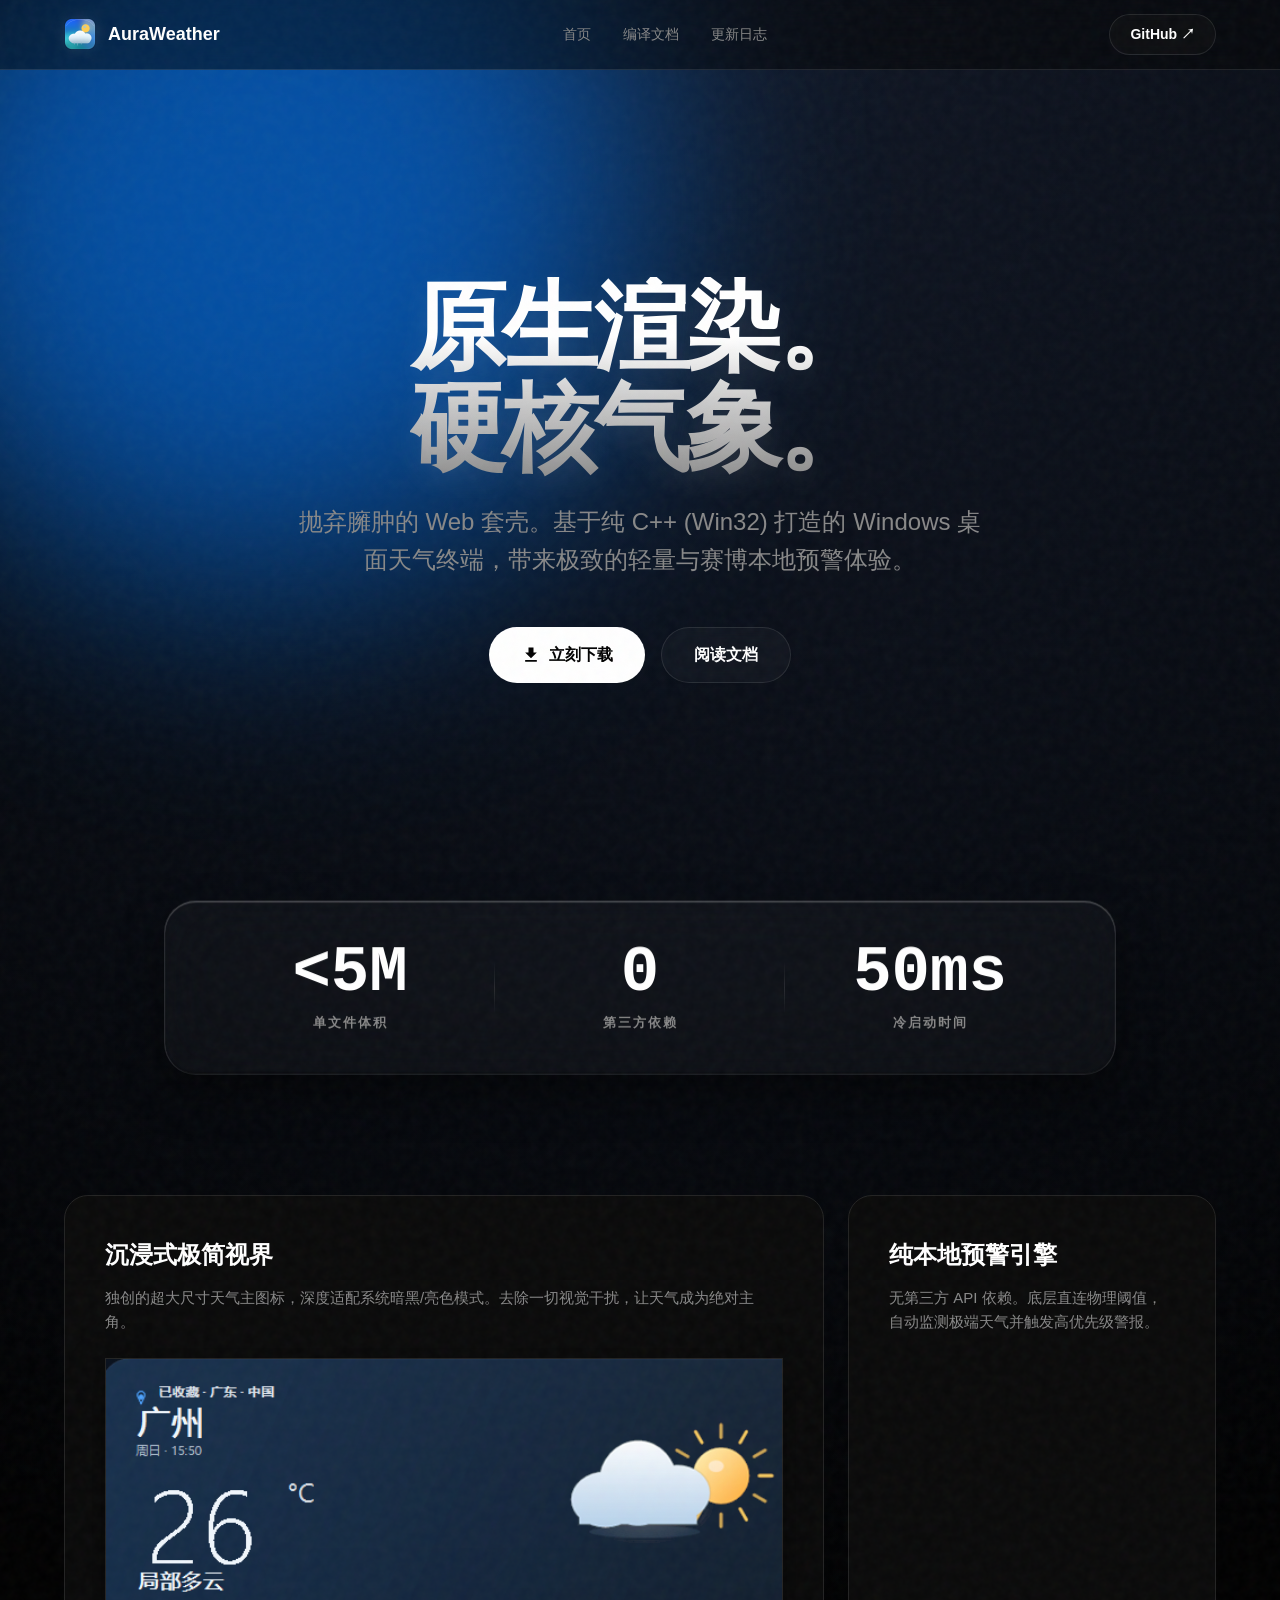
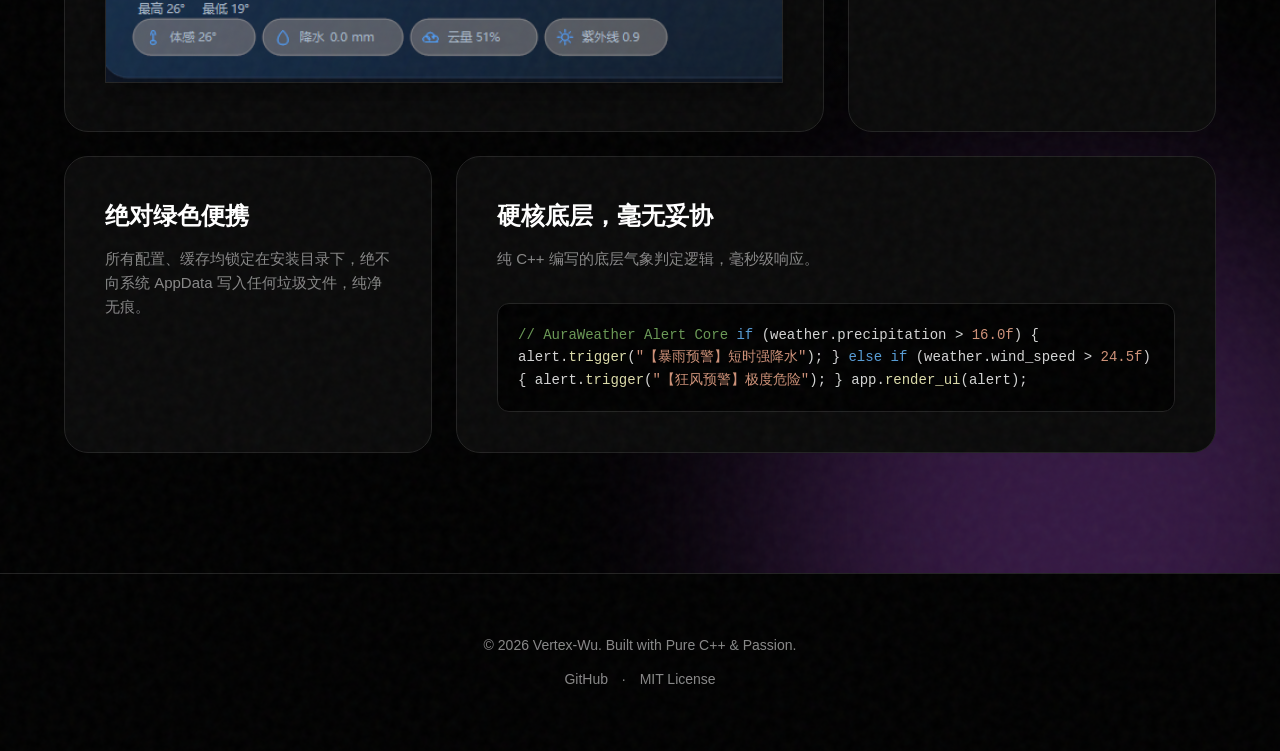
==== index.html @ 63a0156e "page" ====
<!DOCTYPE html>
<html lang="zh-CN">
<head>
    <meta charset="UTF-8">
    <meta name="viewport" content="width=device-width, initial-scale=1.0">
    <title>AuraWeather - 极致原生，硬核气象</title>
    <link rel="icon" type="image/png" href="logo.png">
    <style>
        /* ================= 极客级重置与变量 ================= */
        :root {
            --bg: #050505;
            --text-main: #ffffff;
            --text-muted: #888888;
            --brand-blue: #007aff;
            --brand-cyan: #5ac8fa;
            --brand-purple: #af52de;
            
            /* 液态玻璃参数 */
            --glass-bg: rgba(255, 255, 255, 0.03);
            --glass-border: rgba(255, 255, 255, 0.1);
            --glass-highlight: rgba(255, 255, 255, 0.3);
            
            --font-sans: -apple-system, BlinkMacSystemFont, "SF Pro Display", "Helvetica Neue", sans-serif;
            --font-mono: "SF Mono", "Fira Code", monospace;
        }

        * { margin: 0; padding: 0; box-sizing: border-box; -webkit-font-smoothing: antialiased; }
        
        body {
            background-color: var(--bg);
            color: var(--text-main);
            font-family: var(--font-sans);
            line-height: 1.6;
            overflow-x: hidden;
            perspective: 1000px; /* 开启 3D 视差 */
        }

        /* 全局噪点遮罩 (制造高级胶片质感) */
        body::before {
            content: ""; position: fixed; inset: 0; z-index: 9999; pointer-events: none;
            background-image: url("data:image/svg+xml,%3Csvg viewBox='0 0 200 200' xmlns='http://www.w3.org/2000/svg'%3E%3Cfilter id='noiseFilter'%3E%3CfeTurbulence type='fractalNoise' baseFrequency='0.65' numOctaves='3' stitchTiles='stitch'/%3E%3C/filter%3E%3Crect width='100%25' height='100%25' filter='url(%23noiseFilter)'/%3E%3C/svg%3E");
            opacity: 0.04;
        }

        /* ================= 流体动态背景 ================= */
        .fluid-bg {
            position: fixed; inset: 0; z-index: -1; overflow: hidden;
            background: radial-gradient(circle at 50% 0%, #111827 0%, #000000 70%);
        }
        .blob {
            position: absolute; border-radius: 50%; filter: blur(120px); opacity: 0.6;
            animation: float 20s infinite ease-in-out alternate;
        }
        .blob-1 { width: 60vw; height: 60vw; background: var(--brand-blue); top: -20vh; left: -10vw; }
        .blob-2 { width: 50vw; height: 50vw; background: var(--brand-purple); bottom: -10vh; right: -10vw; animation-delay: -10s; opacity: 0.3; }
        
        @keyframes float {
            0% { transform: translate(0, 0) scale(1); }
            100% { transform: translate(5%, 10%) scale(1.1); }
        }

        /* ================= 导航 ================= */
        nav {
            position: fixed; top: 0; width: 100%; height: 70px; z-index: 1000;
            display: flex; justify-content: center; align-items: center;
            background: rgba(5, 5, 5, 0.5); backdrop-filter: blur(20px);
            -webkit-backdrop-filter: blur(20px);
            border-bottom: 1px solid var(--glass-border);
        }
        .nav-inner {
            width: 100%; max-width: 1200px; padding: 0 24px;
            display: flex; justify-content: space-between; align-items: center;
        }
        .brand { display: flex; align-items: center; gap: 12px; font-size: 18px; font-weight: 700; color: #fff; text-decoration: none; }
        .brand img { width: 32px; height: 32px; border-radius: 8px; box-shadow: 0 0 15px rgba(255,255,255,0.1); }
        .nav-links { display: flex; gap: 32px; }
        .nav-links a { color: var(--text-muted); text-decoration: none; font-size: 14px; font-weight: 500; transition: color 0.3s; }
        .nav-links a:hover { color: #fff; }

        /* ================= 按钮 (极光高光版) ================= */
        .btn {
            padding: 14px 32px; border-radius: 99px; font-size: 16px; font-weight: 600;
            text-decoration: none; display: inline-flex; align-items: center; justify-content: center;
            transition: all 0.3s cubic-bezier(0.25, 1, 0.5, 1); cursor: pointer;
        }
        .btn-primary {
            background: #fff; color: #000;
            box-shadow: 0 0 0 0 rgba(255, 255, 255, 0.4);
        }
        .btn-primary:hover {
            transform: translateY(-2px) scale(1.02);
            box-shadow: 0 0 30px 5px rgba(255, 255, 255, 0.3);
        }
        .btn-glass {
            background: var(--glass-bg); border: 1px solid var(--glass-border); color: #fff;
            backdrop-filter: blur(10px);
        }
        .btn-glass:hover { background: rgba(255,255,255,0.1); border-color: var(--glass-highlight); }

        /* ================= 首屏 (极度沉浸) ================= */
        .hero {
            min-height: 100vh; display: flex; flex-direction: column; justify-content: center; align-items: center;
            text-align: center; padding: 120px 24px 60px;
        }
        .hero h1 {
            font-size: clamp(48px, 8vw, 96px); font-weight: 800; letter-spacing: -0.04em; line-height: 1.05;
            margin-bottom: 24px;
            background: linear-gradient(180deg, #fff 30%, #888 100%);
            background-clip: text;
            -webkit-background-clip: text;
            color: transparent;
            -webkit-text-fill-color: transparent;
            text-shadow: 0 10px 30px rgba(255,255,255,0.1);
        }
        .hero p {
            font-size: clamp(18px, 2vw, 24px); color: var(--text-muted); max-width: 700px;
            margin-bottom: 48px; font-weight: 400;
        }
        .hero-actions { display: flex; gap: 16px; }

        /* ================= 玻璃数据面板 (Liquid Glass) ================= */
        .stats-container {
            max-width: 1000px; margin: 0 auto; padding: 0 24px;
            transform-style: preserve-3d; transform: rotateX(5deg); /* 微微倾斜 */
            transition: transform 0.5s ease;
        }
        .stats-container:hover { transform: rotateX(0deg); }
        
        .stats-glass {
            display: grid; grid-template-columns: repeat(3, 1fr);
            background: var(--glass-bg);
            border: 1px solid var(--glass-border);
            border-radius: 32px;
            padding: 40px;
            backdrop-filter: blur(30px); -webkit-backdrop-filter: blur(30px);
            box-shadow: 
                inset 0 1px 1px var(--glass-highlight), 
                inset 0 -1px 1px rgba(0,0,0,0.5),
                0 20px 40px rgba(0,0,0,0.5);
        }
        .stat-item { text-align: center; position: relative; }
        .stat-item:not(:last-child)::after {
            content: ''; position: absolute; right: 0; top: 20%; height: 60%; width: 1px;
            background: linear-gradient(to bottom, transparent, var(--glass-border), transparent);
        }
        .stat-value { font-size: 64px; font-weight: 800; color: #fff; line-height: 1; margin-bottom: 8px; font-family: var(--font-mono); }
        .stat-label { font-size: 13px; color: var(--text-muted); text-transform: uppercase; letter-spacing: 2px; font-weight: 600; }

        /* ================= Bento Grid 2.0 (带光晕的悬停) ================= */
        .features {
            max-width: 1200px; margin: 120px auto; padding: 0 24px;
            display: grid; grid-template-columns: repeat(3, 1fr); gap: 24px;
        }
        .feature-card {
            background: #0a0a0a; border: 1px solid #222; border-radius: 24px; padding: 40px;
            position: relative; overflow: hidden; transition: all 0.4s ease;
        }
        /* 鼠标悬停时，卡片边框发光 */
        .feature-card::before {
            content: ""; position: absolute; inset: -1px; border-radius: 24px;
            background: linear-gradient(45deg, transparent, var(--brand-blue), transparent);
            z-index: -1; opacity: 0; transition: opacity 0.4s ease;
        }
        .feature-card:hover { transform: translateY(-5px); border-color: transparent; }
        .feature-card:hover::before { opacity: 1; }
        
        .feature-card.wide { grid-column: span 2; }
        
        .feature-card h3 { font-size: 24px; font-weight: 700; color: #fff; margin-bottom: 12px; }
        .feature-card p { font-size: 15px; color: var(--text-muted); line-height: 1.6; }

        /* 内嵌的 UI Mockup */
        .mock-ui {
            margin-top: 32px; background: linear-gradient(135deg, #111 0%, #000 100%);
            border: 1px solid #333; border-radius: 16px; padding: 30px;
            display: flex; justify-content: space-between; align-items: center;
            box-shadow: inset 0 0 20px rgba(0,0,0,0.8);
        }
        .mock-temp { font-size: 56px; font-weight: 700; color: #fff; font-family: var(--font-mono); }
        .mock-icon { font-size: 64px; filter: drop-shadow(0 0 15px rgba(255,200,0,0.4)); }

        /* 内嵌的代码块 */
        .mock-code {
            margin-top: 32px; background: #000; border: 1px solid #222; border-radius: 12px;
            padding: 20px; font-family: var(--font-mono); font-size: 14px; color: #d4d4d4;
            overflow-x: auto;
        }
        .c-kw { color: #569cd6; } .c-fn { color: #dcdcaa; } .c-str { color: #ce9178; } .c-cm { color: #6a9955; }

        /* ================= 页脚 ================= */
        footer {
            border-top: 1px solid #222; padding: 60px 24px; text-align: center;
            color: var(--text-muted); font-size: 14px;
            background: #000;
        }

        /* 响应式 */
        @media (max-width: 900px) {
            .nav-links { display: none; }
            .stats-glass { grid-template-columns: 1fr; gap: 40px; }
            .stat-item:not(:last-child)::after { right: 20%; width: 60%; height: 1px; top: auto; bottom: -20px; background: linear-gradient(to right, transparent, var(--glass-border), transparent); }
            .features { grid-template-columns: 1fr; }
            .feature-card.wide { grid-column: span 1; }
            .hero-actions { flex-direction: column; width: 100%; max-width: 300px; }
        }
    </style>
</head>
<body>

    <!-- 动态流体背景 -->
    <div class="fluid-bg">
        <div class="blob blob-1"></div>
        <div class="blob blob-2"></div>
    </div>

    <!-- 顶部导航 -->
    <nav>
        <div class="nav-inner">
            <a href="index.html" class="brand">
                <img src="logo.png" alt="Logo"> AuraWeather
            </a>
            <div class="nav-links">
                <a href="index.html">首页</a>
                <a href="docs.html">编译文档</a>
                <a href="changelog.html">更新日志</a>
            </div>
            <a href="https://github.com/Vertex-Wu/AuraWeather" class="btn btn-glass" style="padding: 8px 20px; font-size: 14px;">GitHub ↗</a>
        </div>
    </nav>

    <!-- 首屏 -->
    <header class="hero">
        <h1>原生渲染。<br>硬核气象。</h1>
        <p>抛弃臃肿的 Web 套壳。基于纯 C++ (Win32) 打造的 Windows 桌面天气终端，带来极致的轻量与赛博本地预警体验。</p>
        <div class="hero-actions">
            <a href="https://github.com/Vertex-Wu/AuraWeather/releases/latest" class="btn btn-primary">
                <svg style="width:20px;height:20px;margin-right:8px;fill:currentColor;" viewBox="0 0 24 24"><path d="M19 9h-4V3H9v6H5l7 7 7-7zM5 18v2h14v-2H5z"/></svg>
               立刻下载
            </a>
            <a href="docs.html" class="btn btn-glass">阅读文档</a>
        </div>
    </header>

    <main>
        <!-- 玻璃数据面板 -->
        <section class="stats-container">
            <div class="stats-glass">
                <div class="stat-item">
                    <div class="stat-value">&lt;5M</div>
                    <div class="stat-label">单文件体积</div>
                </div>
                <div class="stat-item">
                    <div class="stat-value">0</div>
                    <div class="stat-label">第三方依赖</div>
                </div>
                <div class="stat-item">
                    <div class="stat-value">50ms</div>
                    <div class="stat-label">冷启动时间</div>
                </div>
            </div>
        </section>

        <!-- 光晕悬停网格 -->
        <section class="features">
            <div class="feature-card wide">
                <h3>沉浸式极简视界</h3>
                <p>独创的超大尺寸天气主图标，深度适配系统暗黑/亮色模式。去除一切视觉干扰，让天气成为绝对主角。</p>
                <img src="screenshot.png" alt="AuraWeather UI" style="width: 100%; border-radius: var(--radius-sm); margin-top: 24px; box-shadow: 0 10px 30px rgba(0,0,0,0.5); border: 1px solid rgba(255,255,255,0.1);">
            </div>
            
            <div class="feature-card">
                <h3>纯本地预警引擎</h3>
                <p>无第三方 API 依赖。底层直连物理阈值，自动监测极端天气并触发高优先级警报。</p>
            </div>

            <div class="feature-card">
                <h3>绝对绿色便携</h3>
                <p>所有配置、缓存均锁定在安装目录下，绝不向系统 AppData 写入任何垃圾文件，纯净无痕。</p>
            </div>

            <div class="feature-card wide">
                <h3>硬核底层，毫无妥协</h3>
                <p>纯 C++ 编写的底层气象判定逻辑，毫秒级响应。</p>
                <div class="mock-code">
<span class="c-cm">// AuraWeather Alert Core</span>
<span class="c-kw">if</span> (weather.precipitation > <span class="c-str">16.0f</span>) {
    alert.<span class="c-fn">trigger</span>(<span class="c-str">"【暴雨预警】短时强降水"</span>);
} <span class="c-kw">else if</span> (weather.wind_speed > <span class="c-str">24.5f</span>) {
    alert.<span class="c-fn">trigger</span>(<span class="c-str">"【狂风预警】极度危险"</span>);
}
app.<span class="c-fn">render_ui</span>(alert);
                </div>
            </div>
        </section>
    </main>

    <footer>
        <div>&copy; 2026 Vertex-Wu. Built with Pure C++ & Passion.</div>
        <div style="margin-top: 12px;">
            <a href="https://github.com/Vertex-Wu/AuraWeather" style="color: var(--text-muted); text-decoration: none;">GitHub</a>
            <span style="margin: 0 10px;">·</span>
            <a href="https://github.com/Vertex-Wu/AuraWeather/blob/main/LICENSE" style="color: var(--text-muted); text-decoration: none;">MIT License</a>
        </div>
    </footer>

</body>
</html>
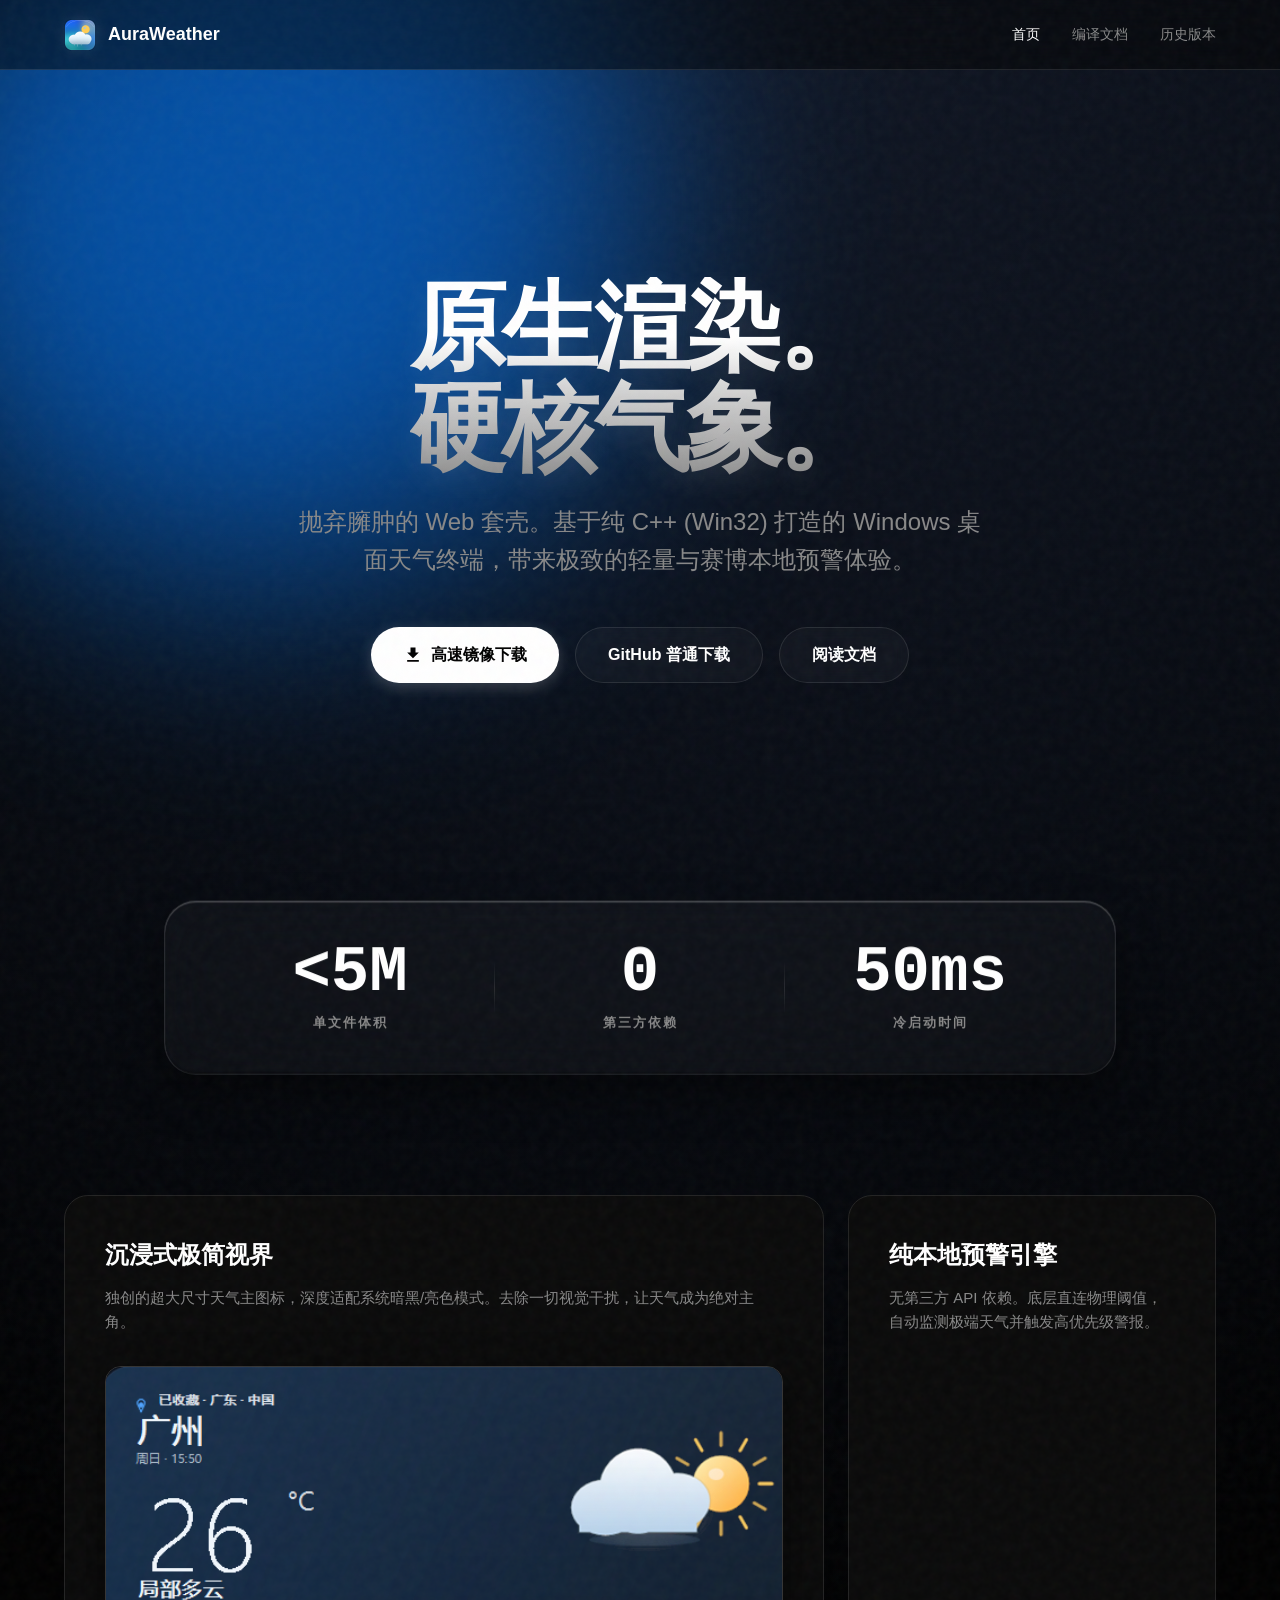
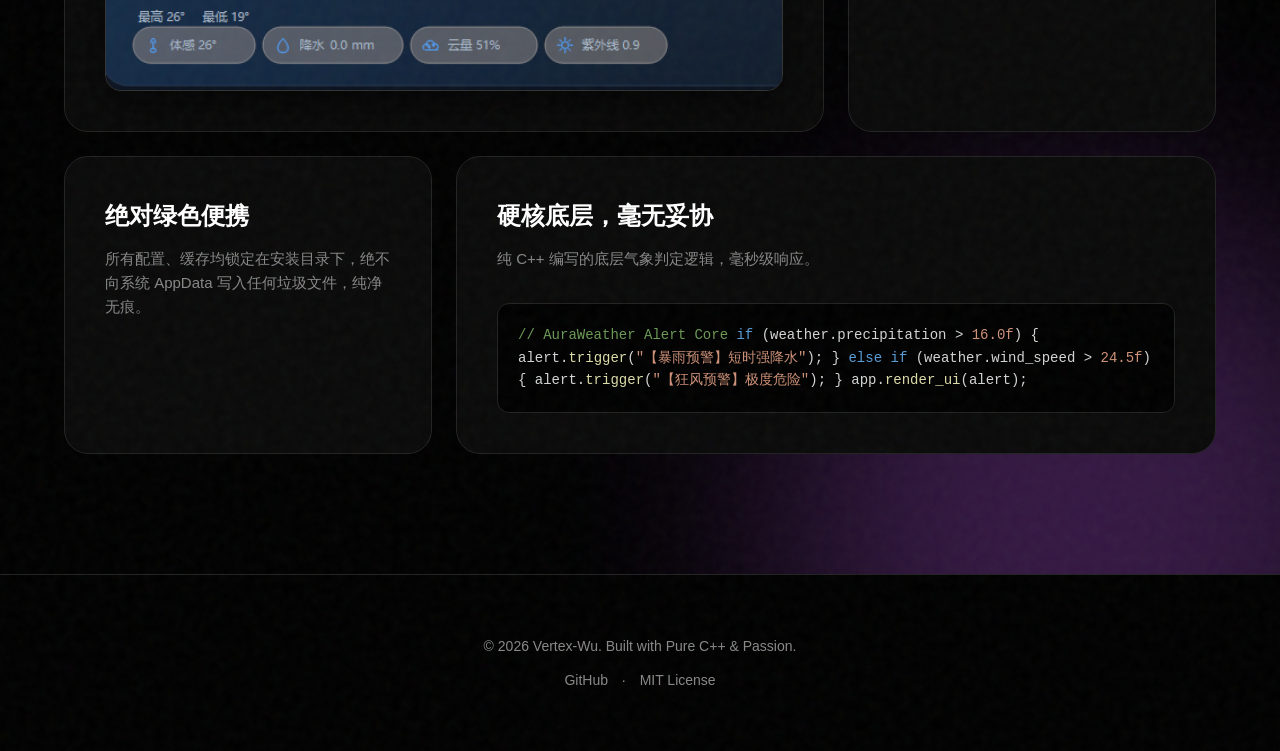
==== commit e62f5d1a: "update" ====
--- a/index.html
+++ b/index.html
@@ -3,198 +3,90 @@
 <head>
     <meta charset="UTF-8">
     <meta name="viewport" content="width=device-width, initial-scale=1.0">
-    <title>AuraWeather - 极致原生，硬核气象</title>
+    <title>AuraWeather - 原生渲染，硬核气象</title>
     <link rel="icon" type="image/png" href="logo.png">
     <style>
-        /* ================= 极客级重置与变量 ================= */
         :root {
             --bg: #050505;
             --text-main: #ffffff;
+            --text-secondary: #a1a1aa;
             --text-muted: #888888;
             --brand-blue: #007aff;
-            --brand-cyan: #5ac8fa;
             --brand-purple: #af52de;
-            
-            /* 液态玻璃参数 */
             --glass-bg: rgba(255, 255, 255, 0.03);
             --glass-border: rgba(255, 255, 255, 0.1);
             --glass-highlight: rgba(255, 255, 255, 0.3);
-            
             --font-sans: -apple-system, BlinkMacSystemFont, "SF Pro Display", "Helvetica Neue", sans-serif;
             --font-mono: "SF Mono", "Fira Code", monospace;
         }
 
         * { margin: 0; padding: 0; box-sizing: border-box; -webkit-font-smoothing: antialiased; }
-        
-        body {
-            background-color: var(--bg);
-            color: var(--text-main);
-            font-family: var(--font-sans);
-            line-height: 1.6;
-            overflow-x: hidden;
-            perspective: 1000px; /* 开启 3D 视差 */
-        }
-
-        /* 全局噪点遮罩 (制造高级胶片质感) */
-        body::before {
-            content: ""; position: fixed; inset: 0; z-index: 9999; pointer-events: none;
-            background-image: url("data:image/svg+xml,%3Csvg viewBox='0 0 200 200' xmlns='http://www.w3.org/2000/svg'%3E%3Cfilter id='noiseFilter'%3E%3CfeTurbulence type='fractalNoise' baseFrequency='0.65' numOctaves='3' stitchTiles='stitch'/%3E%3C/filter%3E%3Crect width='100%25' height='100%25' filter='url(%23noiseFilter)'/%3E%3C/svg%3E");
-            opacity: 0.04;
-        }
-
-        /* ================= 流体动态背景 ================= */
-        .fluid-bg {
-            position: fixed; inset: 0; z-index: -1; overflow: hidden;
-            background: radial-gradient(circle at 50% 0%, #111827 0%, #000000 70%);
-        }
-        .blob {
-            position: absolute; border-radius: 50%; filter: blur(120px); opacity: 0.6;
-            animation: float 20s infinite ease-in-out alternate;
-        }
+        body { background-color: var(--bg); color: var(--text-main); font-family: var(--font-sans); line-height: 1.6; overflow-x: hidden; perspective: 1000px; }
+
+        /* 全局噪点与极光背景 */
+        body::before { content: ""; position: fixed; inset: 0; z-index: 9999; pointer-events: none; background-image: url("data:image/svg+xml,%3Csvg viewBox='0 0 200 200' xmlns='http://www.w3.org/2000/svg'%3E%3Cfilter id='noiseFilter'%3E%3CfeTurbulence type='fractalNoise' baseFrequency='0.65' numOctaves='3' stitchTiles='stitch'/%3E%3C/filter%3E%3Crect width='100%25' height='100%25' filter='url(%23noiseFilter)'/%3E%3C/svg%3E"); opacity: 0.04; }
+        .fluid-bg { position: fixed; inset: 0; z-index: -1; overflow: hidden; background: radial-gradient(circle at 50% 0%, #111827 0%, #000000 70%); }
+        .blob { position: absolute; border-radius: 50%; filter: blur(120px); opacity: 0.6; animation: float 20s infinite ease-in-out alternate; }
         .blob-1 { width: 60vw; height: 60vw; background: var(--brand-blue); top: -20vh; left: -10vw; }
         .blob-2 { width: 50vw; height: 50vw; background: var(--brand-purple); bottom: -10vh; right: -10vw; animation-delay: -10s; opacity: 0.3; }
-        
-        @keyframes float {
-            0% { transform: translate(0, 0) scale(1); }
-            100% { transform: translate(5%, 10%) scale(1.1); }
-        }
-
-        /* ================= 导航 ================= */
-        nav {
-            position: fixed; top: 0; width: 100%; height: 70px; z-index: 1000;
-            display: flex; justify-content: center; align-items: center;
-            background: rgba(5, 5, 5, 0.5); backdrop-filter: blur(20px);
-            -webkit-backdrop-filter: blur(20px);
-            border-bottom: 1px solid var(--glass-border);
-        }
-        .nav-inner {
-            width: 100%; max-width: 1200px; padding: 0 24px;
-            display: flex; justify-content: space-between; align-items: center;
-        }
+        @keyframes float { 0% { transform: translate(0, 0) scale(1); } 100% { transform: translate(5%, 10%) scale(1.1); } }
+
+        /* 导航栏 */
+        nav { position: fixed; top: 0; width: 100%; height: 70px; z-index: 1000; display: flex; justify-content: center; align-items: center; background: rgba(5, 5, 5, 0.5); backdrop-filter: blur(20px); -webkit-backdrop-filter: blur(20px); border-bottom: 1px solid var(--glass-border); }
+        .nav-inner { width: 100%; max-width: 1200px; padding: 0 24px; display: flex; justify-content: space-between; align-items: center; }
         .brand { display: flex; align-items: center; gap: 12px; font-size: 18px; font-weight: 700; color: #fff; text-decoration: none; }
         .brand img { width: 32px; height: 32px; border-radius: 8px; box-shadow: 0 0 15px rgba(255,255,255,0.1); }
         .nav-links { display: flex; gap: 32px; }
         .nav-links a { color: var(--text-muted); text-decoration: none; font-size: 14px; font-weight: 500; transition: color 0.3s; }
-        .nav-links a:hover { color: #fff; }
-
-        /* ================= 按钮 (极光高光版) ================= */
-        .btn {
-            padding: 14px 32px; border-radius: 99px; font-size: 16px; font-weight: 600;
-            text-decoration: none; display: inline-flex; align-items: center; justify-content: center;
-            transition: all 0.3s cubic-bezier(0.25, 1, 0.5, 1); cursor: pointer;
-        }
-        .btn-primary {
-            background: #fff; color: #000;
-            box-shadow: 0 0 0 0 rgba(255, 255, 255, 0.4);
-        }
-        .btn-primary:hover {
-            transform: translateY(-2px) scale(1.02);
-            box-shadow: 0 0 30px 5px rgba(255, 255, 255, 0.3);
-        }
-        .btn-glass {
-            background: var(--glass-bg); border: 1px solid var(--glass-border); color: #fff;
-            backdrop-filter: blur(10px);
-        }
+        .nav-links a:hover, .nav-links a.active { color: #fff; }
+
+        /* 按钮系统 */
+        .btn { padding: 14px 32px; border-radius: 99px; font-size: 16px; font-weight: 600; text-decoration: none; display: inline-flex; align-items: center; justify-content: center; transition: all 0.3s cubic-bezier(0.25, 1, 0.5, 1); cursor: pointer; }
+        
+        /* 核心修改：高速下载实色填充，普通下载玻璃描边 */
+        .btn-primary { background: #fff; color: #000; box-shadow: 0 4px 15px rgba(255, 255, 255, 0.2); }
+        .btn-primary:hover { transform: translateY(-2px) scale(1.02); box-shadow: 0 0 30px 5px rgba(255, 255, 255, 0.4); }
+        
+        .btn-glass { background: var(--glass-bg); border: 1px solid var(--glass-border); color: #fff; backdrop-filter: blur(10px); }
         .btn-glass:hover { background: rgba(255,255,255,0.1); border-color: var(--glass-highlight); }
 
-        /* ================= 首屏 (极度沉浸) ================= */
-        .hero {
-            min-height: 100vh; display: flex; flex-direction: column; justify-content: center; align-items: center;
-            text-align: center; padding: 120px 24px 60px;
-        }
-        .hero h1 {
-            font-size: clamp(48px, 8vw, 96px); font-weight: 800; letter-spacing: -0.04em; line-height: 1.05;
-            margin-bottom: 24px;
-            background: linear-gradient(180deg, #fff 30%, #888 100%);
-            background-clip: text;
-            -webkit-background-clip: text;
-            color: transparent;
-            -webkit-text-fill-color: transparent;
-            text-shadow: 0 10px 30px rgba(255,255,255,0.1);
-        }
-        .hero p {
-            font-size: clamp(18px, 2vw, 24px); color: var(--text-muted); max-width: 700px;
-            margin-bottom: 48px; font-weight: 400;
-        }
-        .hero-actions { display: flex; gap: 16px; }
-
-        /* ================= 玻璃数据面板 (Liquid Glass) ================= */
-        .stats-container {
-            max-width: 1000px; margin: 0 auto; padding: 0 24px;
-            transform-style: preserve-3d; transform: rotateX(5deg); /* 微微倾斜 */
-            transition: transform 0.5s ease;
-        }
+        /* 首屏 */
+        .hero { min-height: 100vh; display: flex; flex-direction: column; justify-content: center; align-items: center; text-align: center; padding: 120px 24px 60px; }
+        .hero h1 { font-size: clamp(48px, 8vw, 96px); font-weight: 800; letter-spacing: -0.04em; line-height: 1.05; margin-bottom: 24px; background: linear-gradient(180deg, #fff 30%, #888 100%); -webkit-background-clip: text; background-clip: text; color: transparent; -webkit-text-fill-color: transparent; text-shadow: 0 10px 30px rgba(255,255,255,0.1); }
+        .hero p { font-size: clamp(18px, 2vw, 24px); color: var(--text-muted); max-width: 700px; margin-bottom: 48px; font-weight: 400; }
+        .hero-actions { display: flex; gap: 16px; flex-wrap: wrap; justify-content: center; }
+
+        /* 液态玻璃数据面板 */
+        .stats-container { max-width: 1000px; margin: 0 auto; padding: 0 24px; transform-style: preserve-3d; transform: rotateX(5deg); transition: transform 0.5s ease; }
         .stats-container:hover { transform: rotateX(0deg); }
-        
-        .stats-glass {
-            display: grid; grid-template-columns: repeat(3, 1fr);
-            background: var(--glass-bg);
-            border: 1px solid var(--glass-border);
-            border-radius: 32px;
-            padding: 40px;
-            backdrop-filter: blur(30px); -webkit-backdrop-filter: blur(30px);
-            box-shadow: 
-                inset 0 1px 1px var(--glass-highlight), 
-                inset 0 -1px 1px rgba(0,0,0,0.5),
-                0 20px 40px rgba(0,0,0,0.5);
-        }
+        .stats-glass { display: grid; grid-template-columns: repeat(3, 1fr); background: var(--glass-bg); border: 1px solid var(--glass-border); border-radius: 32px; padding: 40px; backdrop-filter: blur(30px); -webkit-backdrop-filter: blur(30px); box-shadow: inset 0 1px 1px var(--glass-highlight), inset 0 -1px 1px rgba(0,0,0,0.5), 0 20px 40px rgba(0,0,0,0.5); }
         .stat-item { text-align: center; position: relative; }
-        .stat-item:not(:last-child)::after {
-            content: ''; position: absolute; right: 0; top: 20%; height: 60%; width: 1px;
-            background: linear-gradient(to bottom, transparent, var(--glass-border), transparent);
-        }
+        .stat-item:not(:last-child)::after { content: ''; position: absolute; right: 0; top: 20%; height: 60%; width: 1px; background: linear-gradient(to bottom, transparent, var(--glass-border), transparent); }
         .stat-value { font-size: 64px; font-weight: 800; color: #fff; line-height: 1; margin-bottom: 8px; font-family: var(--font-mono); }
         .stat-label { font-size: 13px; color: var(--text-muted); text-transform: uppercase; letter-spacing: 2px; font-weight: 600; }
 
-        /* ================= Bento Grid 2.0 (带光晕的悬停) ================= */
-        .features {
-            max-width: 1200px; margin: 120px auto; padding: 0 24px;
-            display: grid; grid-template-columns: repeat(3, 1fr); gap: 24px;
-        }
-        .feature-card {
-            background: #0a0a0a; border: 1px solid #222; border-radius: 24px; padding: 40px;
-            position: relative; overflow: hidden; transition: all 0.4s ease;
-        }
-        /* 鼠标悬停时，卡片边框发光 */
-        .feature-card::before {
-            content: ""; position: absolute; inset: -1px; border-radius: 24px;
-            background: linear-gradient(45deg, transparent, var(--brand-blue), transparent);
-            z-index: -1; opacity: 0; transition: opacity 0.4s ease;
-        }
+        /* 特性网格 */
+        .features { max-width: 1200px; margin: 120px auto; padding: 0 24px; display: grid; grid-template-columns: repeat(3, 1fr); gap: 24px; }
+        .feature-card { background: #0a0a0a; border: 1px solid #222; border-radius: 24px; padding: 40px; position: relative; overflow: hidden; transition: all 0.4s ease; }
+        .feature-card::before { content: ""; position: absolute; inset: -1px; border-radius: 24px; background: linear-gradient(45deg, transparent, var(--brand-blue), transparent); z-index: -1; opacity: 0; transition: opacity 0.4s ease; }
         .feature-card:hover { transform: translateY(-5px); border-color: transparent; }
         .feature-card:hover::before { opacity: 1; }
-        
         .feature-card.wide { grid-column: span 2; }
-        
         .feature-card h3 { font-size: 24px; font-weight: 700; color: #fff; margin-bottom: 12px; }
         .feature-card p { font-size: 15px; color: var(--text-muted); line-height: 1.6; }
 
-        /* 内嵌的 UI Mockup */
-        .mock-ui {
-            margin-top: 32px; background: linear-gradient(135deg, #111 0%, #000 100%);
-            border: 1px solid #333; border-radius: 16px; padding: 30px;
-            display: flex; justify-content: space-between; align-items: center;
-            box-shadow: inset 0 0 20px rgba(0,0,0,0.8);
-        }
+        /* 内嵌 Mock */
+        .mock-ui { margin-top: 32px; background: linear-gradient(135deg, #111 0%, #000 100%); border: 1px solid #333; border-radius: 16px; padding: 30px; display: flex; justify-content: space-between; align-items: center; box-shadow: inset 0 0 20px rgba(0,0,0,0.8); }
         .mock-temp { font-size: 56px; font-weight: 700; color: #fff; font-family: var(--font-mono); }
         .mock-icon { font-size: 64px; filter: drop-shadow(0 0 15px rgba(255,200,0,0.4)); }
-
-        /* 内嵌的代码块 */
-        .mock-code {
-            margin-top: 32px; background: #000; border: 1px solid #222; border-radius: 12px;
-            padding: 20px; font-family: var(--font-mono); font-size: 14px; color: #d4d4d4;
-            overflow-x: auto;
-        }
+        .mock-code { margin-top: 32px; background: #000; border: 1px solid #222; border-radius: 12px; padding: 20px; font-family: var(--font-mono); font-size: 14px; color: #d4d4d4; overflow-x: auto; }
         .c-kw { color: #569cd6; } .c-fn { color: #dcdcaa; } .c-str { color: #ce9178; } .c-cm { color: #6a9955; }
 
-        /* ================= 页脚 ================= */
-        footer {
-            border-top: 1px solid #222; padding: 60px 24px; text-align: center;
-            color: var(--text-muted); font-size: 14px;
-            background: #000;
-        }
-
-        /* 响应式 */
+        /* 页脚 */
+        footer { border-top: 1px solid #222; padding: 60px 24px; text-align: center; color: var(--text-muted); font-size: 14px; background: #000; }
+        footer a { color: var(--text-muted); text-decoration: none; margin: 0 10px; transition: color 0.2s; }
+        footer a:hover { color: #fff; }
+
         @media (max-width: 900px) {
             .nav-links { display: none; }
             .stats-glass { grid-template-columns: 1fr; gap: 40px; }
@@ -207,42 +99,42 @@
 </head>
 <body>
 
-    <!-- 动态流体背景 -->
     <div class="fluid-bg">
         <div class="blob blob-1"></div>
         <div class="blob blob-2"></div>
     </div>
 
-    <!-- 顶部导航 -->
     <nav>
         <div class="nav-inner">
             <a href="index.html" class="brand">
                 <img src="logo.png" alt="Logo"> AuraWeather
             </a>
             <div class="nav-links">
-                <a href="index.html">首页</a>
+                <a href="index.html" class="active">首页</a>
                 <a href="docs.html">编译文档</a>
-                <a href="changelog.html">更新日志</a>
-            </div>
-            <a href="https://github.com/Vertex-Wu/AuraWeather" class="btn btn-glass" style="padding: 8px 20px; font-size: 14px;">GitHub ↗</a>
+                <a href="changelog.html">历史版本</a>
+            </div>
         </div>
     </nav>
 
-    <!-- 首屏 -->
     <header class="hero">
         <h1>原生渲染。<br>硬核气象。</h1>
         <p>抛弃臃肿的 Web 套壳。基于纯 C++ (Win32) 打造的 Windows 桌面天气终端，带来极致的轻量与赛博本地预警体验。</p>
+        
+        <!-- 核心修改：高速下载在第一位，实色填充；普通下载在第二位，玻璃样式 -->
         <div class="hero-actions">
-            <a href="https://github.com/Vertex-Wu/AuraWeather/releases/latest" class="btn btn-primary">
+            <a href="https://ghfast.top/https://github.com/Vertex-Wu/AuraWeather/releases/latest/download/AuraWeather_Setup_v2.0.5.exe" class="btn btn-primary">
                 <svg style="width:20px;height:20px;margin-right:8px;fill:currentColor;" viewBox="0 0 24 24"><path d="M19 9h-4V3H9v6H5l7 7 7-7zM5 18v2h14v-2H5z"/></svg>
-               立刻下载
+                高速镜像下载
+            </a>
+            <a href="https://github.com/Vertex-Wu/AuraWeather/releases/latest/download/AuraWeather_Setup_v2.0.5.exe" class="btn btn-glass">
+                GitHub 普通下载
             </a>
             <a href="docs.html" class="btn btn-glass">阅读文档</a>
         </div>
     </header>
 
     <main>
-        <!-- 玻璃数据面板 -->
         <section class="stats-container">
             <div class="stats-glass">
                 <div class="stat-item">
@@ -260,12 +152,14 @@
             </div>
         </section>
 
-        <!-- 光晕悬停网格 -->
         <section class="features">
             <div class="feature-card wide">
                 <h3>沉浸式极简视界</h3>
                 <p>独创的超大尺寸天气主图标，深度适配系统暗黑/亮色模式。去除一切视觉干扰，让天气成为绝对主角。</p>
-                <img src="screenshot.png" alt="AuraWeather UI" style="width: 100%; border-radius: var(--radius-sm); margin-top: 24px; box-shadow: 0 10px 30px rgba(0,0,0,0.5); border: 1px solid rgba(255,255,255,0.1);">
+                <!-- 这里是真实截图 -->
+                <div style="margin-top: 32px; border-radius: 16px; overflow: hidden; border: 1px solid #333; box-shadow: 0 15px 40px rgba(0,0,0,0.6);">
+                    <img src="screenshot.png" alt="AuraWeather 真实截图" style="width: 100%; height: auto; display: block;">
+                </div>
             </div>
             
             <div class="feature-card">
@@ -297,9 +191,9 @@
     <footer>
         <div>&copy; 2026 Vertex-Wu. Built with Pure C++ & Passion.</div>
         <div style="margin-top: 12px;">
-            <a href="https://github.com/Vertex-Wu/AuraWeather" style="color: var(--text-muted); text-decoration: none;">GitHub</a>
-            <span style="margin: 0 10px;">·</span>
-            <a href="https://github.com/Vertex-Wu/AuraWeather/blob/main/LICENSE" style="color: var(--text-muted); text-decoration: none;">MIT License</a>
+            <a href="https://github.com/Vertex-Wu/AuraWeather">GitHub</a>
+            <span>·</span>
+            <a href="https://github.com/Vertex-Wu/AuraWeather/blob/main/LICENSE">MIT License</a>
         </div>
     </footer>
 
